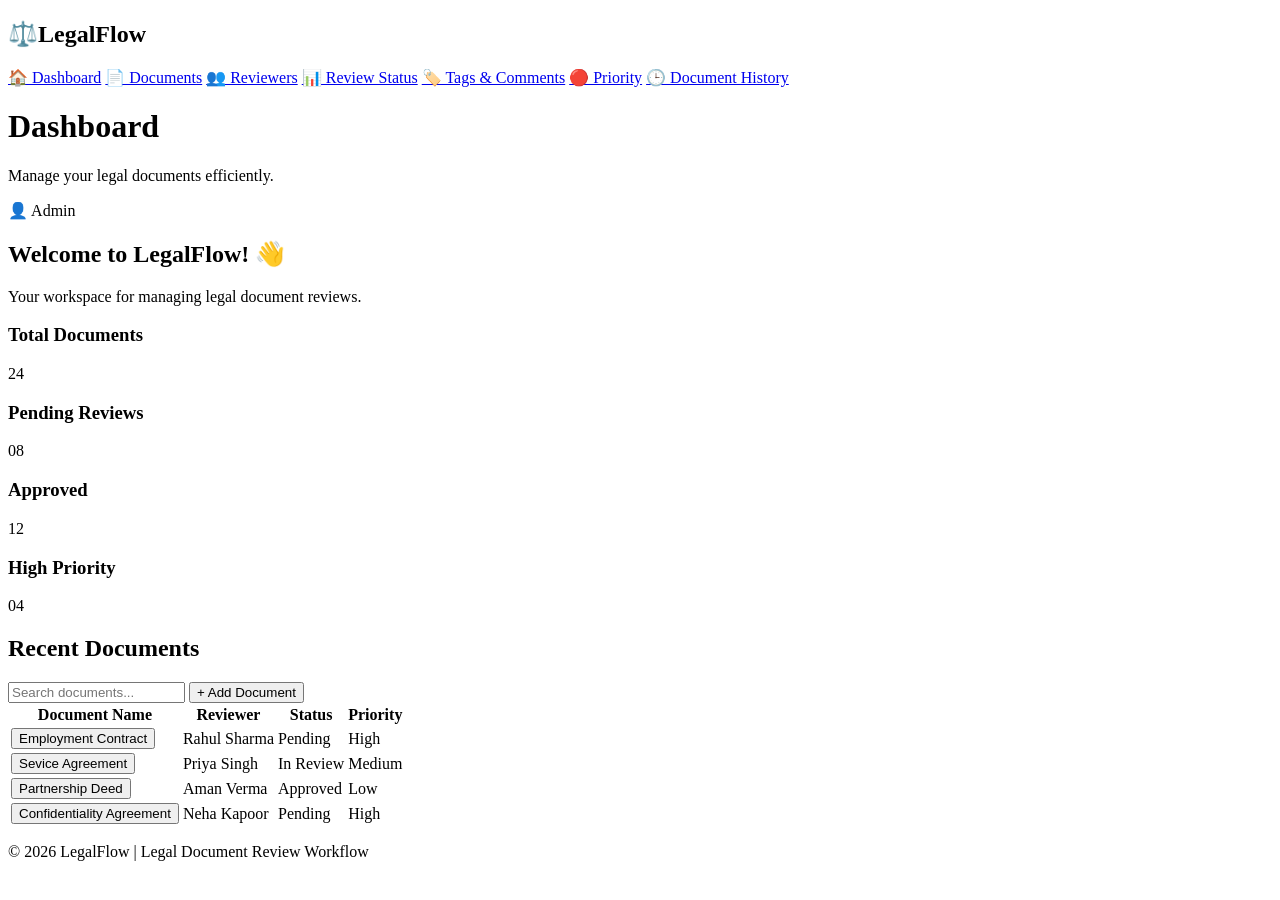
==== index.html @ 5170cddd "Create index.html" ====
<!DOCTYPE html>
<html lang="en">
<head>
    <meta charset="UTF-8">
    <meta name="viewport" content="width=device-width, initial-scale=1.0">
    <title>LegalFlow | Document Review Workflow</title>
    <link rel="stylesheet" href="style.css">
</head>
<body>

    <div class="container">

        <!-- Sidebar -->
        <aside class="sidebar">
            <h1>⚖️LegalFlow</h1>

            <nav>
                <a href="#" class="active">🏠 Dashboard</a>
                <a href="#documents">📄 Documents</a>
                <a href="#reviewers">👥 Reviewers</a>
                <a href="#status">📊 Review Status</a>
                <a href="#tags">🏷️ Tags & Comments</a>
                <a href="#priority">🔴 Priority</a>
                <a href="#history">🕒 Document History</a>
            </nav>
        </aside>

        <!-- Main Content -->
        <main class="main-content">

            <header class="topbar">
                <div>
                    <h1>Dashboard</h1>
                    <p>Manage your legal documents efficiently.</p>
                </div>

                <div class="profile">
                    👤 Admin
                </div>
            </header>

            <!-- Welcome Section -->
            <section class="welcome">
                <h2>Welcome to LegalFlow! 👋</h2>
                <p>Your workspace for managing legal document reviews.</p>
            </section>

            <!-- Statistics Cards -->
            <section class="stats">

                <div class="card">
                    <h3>Total Documents</h3>
                    <p class="number" id="totalDocuments">24</p>
                </div>

                <div class="card">
                    <h3>Pending Reviews</h3>

                    <p class="number" id="pendingReviews">08</p>
                </div>

                <div class="card">     
                    <h3>Approved</h3>
                    <p class="number" id="approved">12</p>
                </div>

                <div class="card">
                    <h3>High Priority</h3>
                    <p class="number" id="highPriority">04</p>
                </div>

            </section>

            <!-- Documents Section -->
            <section class="documents" id="documents">

                <div class="section-heading">
                    <h2>Recent Documents</h2>
                    <input 
                    type="text" 
                    id="documentSearch"
                    placeholder="Search documents...">
                    <button id="addDocumentBtn"
                    type="button">
                + Add Document 
            </button>
                </div>

                <div class="table-container">
                    <table>
                        <thead>
                            <tr>
                                <th>Document Name</th>
                                <th>Reviewer</th>
                                <th>Status</th>
                                <th>Priority</th>
                            </tr>
                        </thead>

                        <tbody>
                            <tr>
                                <td><button type = "button" class="document-link" data-document = "Employment Contract"> Employment Contract</button> </td>
                                <td>Rahul Sharma</td>
                                <td><span class="status pending">Pending</span></td>
                                <td><span class="priority high">High</span></td>
                            </tr>

                            <tr>
                                <td><button type =" button" class="document-link" data-document ="Service Agreement">Sevice Agreement</button></td>
                                <td>Priya Singh</td>
                                <td><span class="status reviewing">In Review</span></td>
                                <td><span class="priority medium">Medium</span></td>
                            </tr>

                            <tr>
                                <td><button type =" button" class="document-link" data-document ="Partnership Deed">Partnership Deed</button></td>
                                <td>Aman Verma</td>
                                <td><span class="status approved">Approved</span></td>
                                <td><span class="priority low">Low</span></td>
                            </tr>

                            <tr>
                                <td><button type="button" class ="document-link" data-document ="Confidentiality Agreement">Confidentiality Agreement</button></td>
                                <td>Neha Kapoor</td>
                                <td><span class="status pending">Pending</span></td>
                                <td><span class="priority high">High</span></td>
                            </tr>
                        </tbody>
                    </table>
                </div>

            </section>

            <footer>
                <p>© 2026 LegalFlow | Legal Document Review Workflow</p>
            </footer>

        </main>

    </div>
<div class="document-form-container" hidden>

    <form id="documentForm" class="document-form">

        <h3>Add New Document</h3>

        <input
            type="text"
            id="documentName"
            placeholder="Document Name"
            required
        >

        <input
            type="text"
            id="reviewerName"
            placeholder="Reviewer Name"
            required
        >

        <select id="documentStatus">
            <option value="pending">Pending</option>
            <option value="reviewing">In Review</option>
            <option value="approved">Approved</option>
        </select>

        <select id="documentPriority">
            <option value="high">High</option>
            <option value="medium">Medium</option>
            <option value="low">Low</option>
        </select>

        <button type="submit">Save Document</button>

        <button type="button" id="cancelDocumentBtn">
            Cancel
        </button>

    </form>

</div>





<div class="document-modal" id="documentModal" hidden>
    <button class ="close-modal" id ="closeModal">&times;</button>
    <h2 id="modalTitle">Document Details</h2>
    <div class="detail-item">
        <strong>Reviewer:</strong>
        <span id="modalReviewer">Not assigned</span>
    </div>
<div class="detail-item">
    <strong>Status:</strong>
    <span id="modalStatus">Pending</span>
</div>

    <div class="detail-item">
        <strong>Priority:</strong>
        <span id="modalPriority">Medium</span>
    </div>

</div>


<script src="script.js"></script>
</body>
</html>
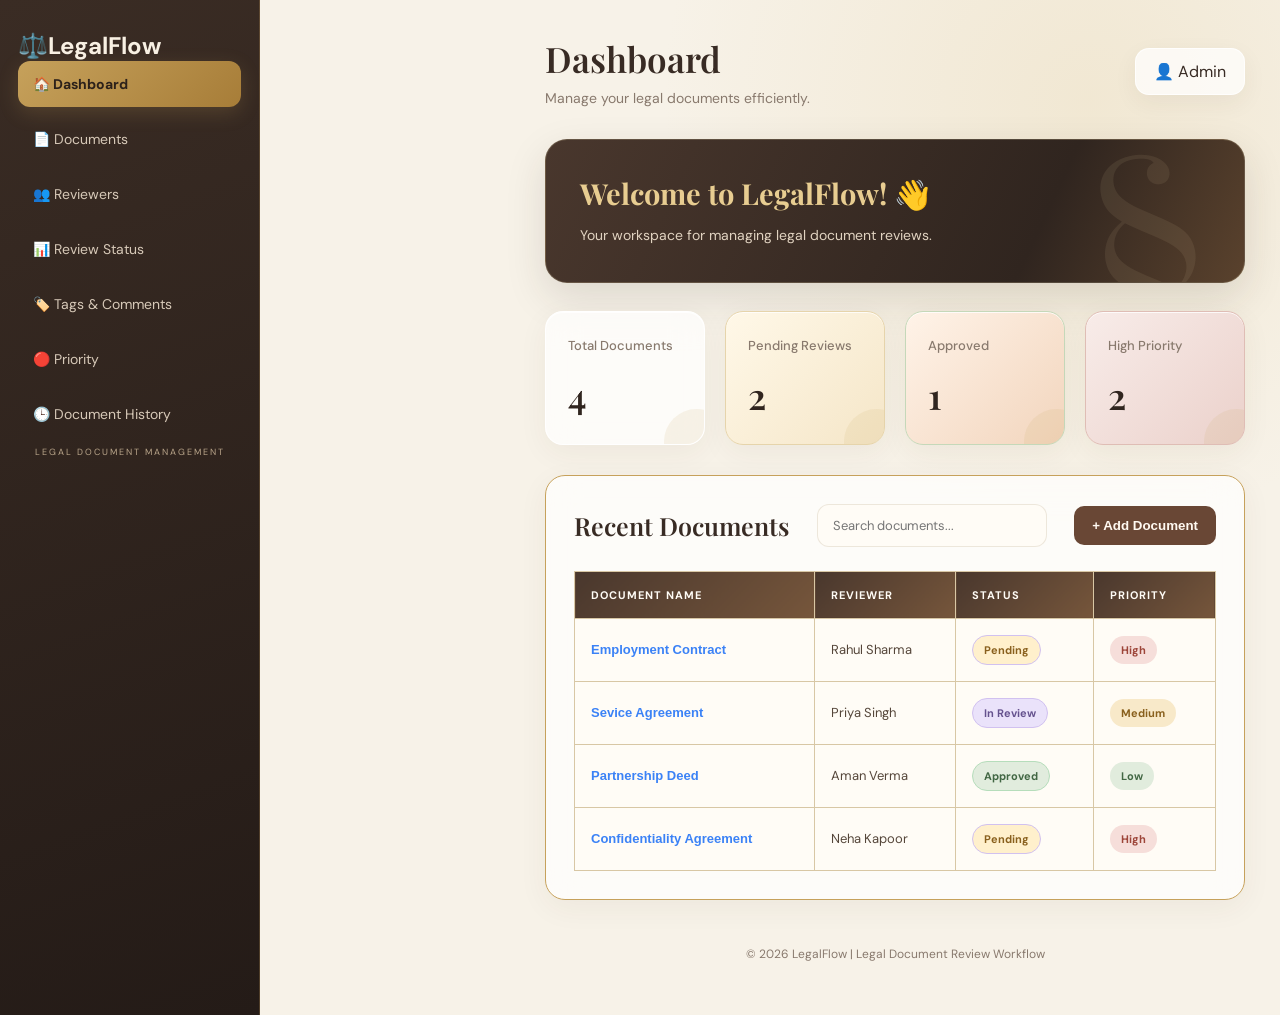
==== commit d2228f01: "Add files via upload" ====
--- a/index.html
+++ b/index.html
@@ -1,212 +1,212 @@
-
-<!DOCTYPE html>
-<html lang="en">
-<head>
-    <meta charset="UTF-8">
-    <meta name="viewport" content="width=device-width, initial-scale=1.0">
-    <title>LegalFlow | Document Review Workflow</title>
-    <link rel="stylesheet" href="style.css">
-</head>
-<body>
-
-    <div class="container">
-
-        <!-- Sidebar -->
-        <aside class="sidebar">
-            <h1>⚖️LegalFlow</h1>
-
-            <nav>
-                <a href="#" class="active">🏠 Dashboard</a>
-                <a href="#documents">📄 Documents</a>
-                <a href="#reviewers">👥 Reviewers</a>
-                <a href="#status">📊 Review Status</a>
-                <a href="#tags">🏷️ Tags & Comments</a>
-                <a href="#priority">🔴 Priority</a>
-                <a href="#history">🕒 Document History</a>
-            </nav>
-        </aside>
-
-        <!-- Main Content -->
-        <main class="main-content">
-
-            <header class="topbar">
-                <div>
-                    <h1>Dashboard</h1>
-                    <p>Manage your legal documents efficiently.</p>
-                </div>
-
-                <div class="profile">
-                    👤 Admin
-                </div>
-            </header>
-
-            <!-- Welcome Section -->
-            <section class="welcome">
-                <h2>Welcome to LegalFlow! 👋</h2>
-                <p>Your workspace for managing legal document reviews.</p>
-            </section>
-
-            <!-- Statistics Cards -->
-            <section class="stats">
-
-                <div class="card">
-                    <h3>Total Documents</h3>
-                    <p class="number" id="totalDocuments">24</p>
-                </div>
-
-                <div class="card">
-                    <h3>Pending Reviews</h3>
-
-                    <p class="number" id="pendingReviews">08</p>
-                </div>
-
-                <div class="card">     
-                    <h3>Approved</h3>
-                    <p class="number" id="approved">12</p>
-                </div>
-
-                <div class="card">
-                    <h3>High Priority</h3>
-                    <p class="number" id="highPriority">04</p>
-                </div>
-
-            </section>
-
-            <!-- Documents Section -->
-            <section class="documents" id="documents">
-
-                <div class="section-heading">
-                    <h2>Recent Documents</h2>
-                    <input 
-                    type="text" 
-                    id="documentSearch"
-                    placeholder="Search documents...">
-                    <button id="addDocumentBtn"
-                    type="button">
-                + Add Document 
-            </button>
-                </div>
-
-                <div class="table-container">
-                    <table>
-                        <thead>
-                            <tr>
-                                <th>Document Name</th>
-                                <th>Reviewer</th>
-                                <th>Status</th>
-                                <th>Priority</th>
-                            </tr>
-                        </thead>
-
-                        <tbody>
-                            <tr>
-                                <td><button type = "button" class="document-link" data-document = "Employment Contract"> Employment Contract</button> </td>
-                                <td>Rahul Sharma</td>
-                                <td><span class="status pending">Pending</span></td>
-                                <td><span class="priority high">High</span></td>
-                            </tr>
-
-                            <tr>
-                                <td><button type =" button" class="document-link" data-document ="Service Agreement">Sevice Agreement</button></td>
-                                <td>Priya Singh</td>
-                                <td><span class="status reviewing">In Review</span></td>
-                                <td><span class="priority medium">Medium</span></td>
-                            </tr>
-
-                            <tr>
-                                <td><button type =" button" class="document-link" data-document ="Partnership Deed">Partnership Deed</button></td>
-                                <td>Aman Verma</td>
-                                <td><span class="status approved">Approved</span></td>
-                                <td><span class="priority low">Low</span></td>
-                            </tr>
-
-                            <tr>
-                                <td><button type="button" class ="document-link" data-document ="Confidentiality Agreement">Confidentiality Agreement</button></td>
-                                <td>Neha Kapoor</td>
-                                <td><span class="status pending">Pending</span></td>
-                                <td><span class="priority high">High</span></td>
-                            </tr>
-                        </tbody>
-                    </table>
-                </div>
-
-            </section>
-
-            <footer>
-                <p>© 2026 LegalFlow | Legal Document Review Workflow</p>
-            </footer>
-
-        </main>
-
-    </div>
-<div class="document-form-container" hidden>
-
-    <form id="documentForm" class="document-form">
-
-        <h3>Add New Document</h3>
-
-        <input
-            type="text"
-            id="documentName"
-            placeholder="Document Name"
-            required
-        >
-
-        <input
-            type="text"
-            id="reviewerName"
-            placeholder="Reviewer Name"
-            required
-        >
-
-        <select id="documentStatus">
-            <option value="pending">Pending</option>
-            <option value="reviewing">In Review</option>
-            <option value="approved">Approved</option>
-        </select>
-
-        <select id="documentPriority">
-            <option value="high">High</option>
-            <option value="medium">Medium</option>
-            <option value="low">Low</option>
-        </select>
-
-        <button type="submit">Save Document</button>
-
-        <button type="button" id="cancelDocumentBtn">
-            Cancel
-        </button>
-
-    </form>
-
-</div>
-
-
-
-
-
-<div class="document-modal" id="documentModal" hidden>
-    <button class ="close-modal" id ="closeModal">&times;</button>
-    <h2 id="modalTitle">Document Details</h2>
-    <div class="detail-item">
-        <strong>Reviewer:</strong>
-        <span id="modalReviewer">Not assigned</span>
-    </div>
-<div class="detail-item">
-    <strong>Status:</strong>
-    <span id="modalStatus">Pending</span>
-</div>
-
-    <div class="detail-item">
-        <strong>Priority:</strong>
-        <span id="modalPriority">Medium</span>
-    </div>
-
-</div>
-
-
-<script src="script.js"></script>
-</body>
-</html>
-
-
+
+<!DOCTYPE html>
+<html lang="en">
+<head>
+    <meta charset="UTF-8">
+    <meta name="viewport" content="width=device-width, initial-scale=1.0">
+    <title>LegalFlow | Document Review Workflow</title>
+    <link rel="stylesheet" href="style.css">
+</head>
+<body>
+
+    <div class="container">
+
+        <!-- Sidebar -->
+        <aside class="sidebar">
+            <h1>⚖️LegalFlow</h1>
+
+            <nav>
+                <a href="#" class="active">🏠 Dashboard</a>
+                <a href="#documents">📄 Documents</a>
+                <a href="#reviewers">👥 Reviewers</a>
+                <a href="#status">📊 Review Status</a>
+                <a href="#tags">🏷️ Tags & Comments</a>
+                <a href="#priority">🔴 Priority</a>
+                <a href="#history">🕒 Document History</a>
+            </nav>
+        </aside>
+
+        <!-- Main Content -->
+        <main class="main-content">
+
+            <header class="topbar">
+                <div>
+                    <h1>Dashboard</h1>
+                    <p>Manage your legal documents efficiently.</p>
+                </div>
+
+                <div class="profile">
+                    👤 Admin
+                </div>
+            </header>
+
+            <!-- Welcome Section -->
+            <section class="welcome">
+                <h2>Welcome to LegalFlow! 👋</h2>
+                <p>Your workspace for managing legal document reviews.</p>
+            </section>
+
+            <!-- Statistics Cards -->
+            <section class="stats">
+
+                <div class="card">
+                    <h3>Total Documents</h3>
+                    <p class="number" id="totalDocuments">24</p>
+                </div>
+
+                <div class="card">
+                    <h3>Pending Reviews</h3>
+
+                    <p class="number" id="pendingReviews">08</p>
+                </div>
+
+                <div class="card">     
+                    <h3>Approved</h3>
+                    <p class="number" id="approved">12</p>
+                </div>
+
+                <div class="card">
+                    <h3>High Priority</h3>
+                    <p class="number" id="highPriority">04</p>
+                </div>
+
+            </section>
+
+            <!-- Documents Section -->
+            <section class="documents" id="documents">
+
+                <div class="section-heading">
+                    <h2>Recent Documents</h2>
+                    <input 
+                    type="text" 
+                    id="documentSearch"
+                    placeholder="Search documents...">
+                    <button id="addDocumentBtn"
+                    type="button">
+                + Add Document 
+            </button>
+                </div>
+
+                <div class="table-container">
+                    <table>
+                        <thead>
+                            <tr>
+                                <th>Document Name</th>
+                                <th>Reviewer</th>
+                                <th>Status</th>
+                                <th>Priority</th>
+                            </tr>
+                        </thead>
+
+                        <tbody>
+                            <tr>
+                                <td><button type = "button" class="document-link" data-document = "Employment Contract"> Employment Contract</button> </td>
+                                <td>Rahul Sharma</td>
+                                <td><span class="status pending">Pending</span></td>
+                                <td><span class="priority high">High</span></td>
+                            </tr>
+
+                            <tr>
+                                <td><button type =" button" class="document-link" data-document ="Service Agreement">Sevice Agreement</button></td>
+                                <td>Priya Singh</td>
+                                <td><span class="status reviewing">In Review</span></td>
+                                <td><span class="priority medium">Medium</span></td>
+                            </tr>
+
+                            <tr>
+                                <td><button type =" button" class="document-link" data-document ="Partnership Deed">Partnership Deed</button></td>
+                                <td>Aman Verma</td>
+                                <td><span class="status approved">Approved</span></td>
+                                <td><span class="priority low">Low</span></td>
+                            </tr>
+
+                            <tr>
+                                <td><button type="button" class ="document-link" data-document ="Confidentiality Agreement">Confidentiality Agreement</button></td>
+                                <td>Neha Kapoor</td>
+                                <td><span class="status pending">Pending</span></td>
+                                <td><span class="priority high">High</span></td>
+                            </tr>
+                        </tbody>
+                    </table>
+                </div>
+
+            </section>
+
+            <footer>
+                <p>© 2026 LegalFlow | Legal Document Review Workflow</p>
+            </footer>
+
+        </main>
+
+    </div>
+<div class="document-form-container" hidden>
+
+    <form id="documentForm" class="document-form">
+
+        <h3>Add New Document</h3>
+
+        <input
+            type="text"
+            id="documentName"
+            placeholder="Document Name"
+            required
+        >
+
+        <input
+            type="text"
+            id="reviewerName"
+            placeholder="Reviewer Name"
+            required
+        >
+
+        <select id="documentStatus">
+            <option value="pending">Pending</option>
+            <option value="reviewing">In Review</option>
+            <option value="approved">Approved</option>
+        </select>
+
+        <select id="documentPriority">
+            <option value="high">High</option>
+            <option value="medium">Medium</option>
+            <option value="low">Low</option>
+        </select>
+
+        <button type="submit">Save Document</button>
+
+        <button type="button" id="cancelDocumentBtn">
+            Cancel
+        </button>
+
+    </form>
+
+</div>
+
+
+
+
+
+<div class="document-modal" id="documentModal" hidden>
+    <button class ="close-modal" id ="closeModal">&times;</button>
+    <h2 id="modalTitle">Document Details</h2>
+    <div class="detail-item">
+        <strong>Reviewer:</strong>
+        <span id="modalReviewer">Not assigned</span>
+    </div>
+<div class="detail-item">
+    <strong>Status:</strong>
+    <span id="modalStatus">Pending</span>
+</div>
+
+    <div class="detail-item">
+        <strong>Priority:</strong>
+        <span id="modalPriority">Medium</span>
+    </div>
+
+</div>
+
+
+<script src="script.js"></script>
+</body>
+</html>
+
+
--- a/style.css
+++ b/style.css
@@ -0,0 +1,1045 @@
+/* ==================================
+   LEGALFLOW — LUXURY DESIGN
+   Cream • Chocolate • Champagne Gold
+================================== */
+
+@import url('https://fonts.googleapis.com/css2?family=DM+Sans:wght@400;500;600;700&family=Playfair+Display:wght@500;600;700&display=swap');
+
+:root {
+    --ivory: #F7F2E8;
+    --cream: #FFFCF6;
+    --chocolate: #30251F;
+    --brown: #49372D;
+    --gold: #C6A15B;
+    --gold-light: #E6D4AB;
+    --text: #382B24;
+    --muted: #88796D;
+    --glass: rgba(255, 255, 255, 0.72);
+    --border: rgba(126, 97, 61, 0.14);
+}
+
+* {
+    margin: 0;
+    padding: 0;
+    box-sizing: border-box;
+}
+
+body {
+    font-family: 'DM Sans', sans-serif;
+    color: var(--text);
+    background:
+        radial-gradient(
+            circle at 85% 10%,
+            rgba(230, 212, 171, 0.35),
+            transparent 30%
+        ),
+        var(--ivory);
+    min-height: 100vh;
+}
+
+.container {
+    display: flex;
+    min-height: 100vh;
+}
+
+/* SIDEBAR */
+
+.sidebar {
+    width: 255px;
+    flex-shrink: 0;
+    padding: 30px 18px;
+    color: #F8F0E3;
+    background:
+        linear-gradient(
+            160deg,
+            #3A2C24,
+            #241B17
+        );
+    border-right: 1px solid rgba(198, 161, 91, 0.25);
+}
+
+.sidebar h2 {
+    font-family: 'Playfair Display', serif;
+    font-size: 27px;
+    text-align: center;
+    margin-bottom: 12px;
+    color: #E5C786;
+    letter-spacing: 0.5px;
+}
+
+.sidebar::after {
+    content: "LEGAL DOCUMENT MANAGEMENT";
+    display: block;
+    text-align: center;
+    font-size: 9px;
+    letter-spacing: 2px;
+    color: #B9A58A;
+    margin-bottom: 42px;
+}
+
+.sidebar nav a {
+    display: block;
+    text-decoration: none;
+    color: #D7C9B8;
+    padding: 14px 15px;
+    margin-bottom: 9px;
+    border-radius: 12px;
+    font-size: 14px;
+    transition:
+        background 0.3s ease,
+        color 0.3s ease,
+        transform 0.3s ease;
+}
+
+.sidebar nav a:hover {
+    background: rgba(230, 212, 171, 0.12);
+    color: #F5D99C;
+    transform: translateX(4px);
+}
+
+.sidebar nav a.active {
+    background: linear-gradient(
+        135deg,
+        #C6A15B,
+        #A77D38
+    );
+    color: #2C211A;
+    font-weight: 700;
+    box-shadow: 0 6px 20px rgba(198, 161, 91, 0.2);
+}
+
+/* MAIN CONTENT */
+
+.main-content {
+    flex: 1;
+    min-width: 0;
+    padding: 35px;
+    min-height: 100vh;
+}
+
+.topbar {
+    display: flex;
+    align-items: center;
+    justify-content: space-between;
+    gap: 20px;
+    margin-bottom: 32px;
+    animation: fadeUp 0.7s ease both;
+}
+
+.topbar h1 {
+    font-family: 'Playfair Display', serif;
+    font-size: 35px;
+    font-weight: 600;
+    margin-bottom: 7px;
+}
+
+.topbar p {
+    color: var(--muted);
+    font-size: 14px;
+}
+
+.profile {
+    background: var(--glass);
+    border: 1px solid rgba(255, 255, 255, 0.8);
+    padding: 12px 18px;
+    border-radius: 14px;
+    box-shadow: 0 8px 25px rgba(67, 47, 30, 0.06);
+    backdrop-filter: blur(14px);
+    -webkit-backdrop-filter: blur(14px);
+}
+
+/* WELCOME BANNER */
+
+.welcome {
+    position: relative;
+    overflow: hidden;
+    padding: 34px;
+    margin-bottom: 28px;
+    border-radius: 22px;
+    color: #FFF9ED;
+    background: linear-gradient(
+        115deg,
+        #49372D,
+        #30251F 70%,
+        #5A422D
+    );
+    border: 1px solid rgba(230, 212, 171, 0.2);
+    box-shadow: 0 15px 40px rgba(48, 37, 31, 0.13);
+    animation: fadeUp 0.8s ease both;
+}
+
+.welcome::after {
+    content: "§";
+    position: absolute;
+    right: 45px;
+    top: -48px;
+    font-family: 'Playfair Display', serif;
+    font-size: 210px;
+    color: rgba(230, 212, 171, 0.09);
+    transform: rotate(-12deg);
+    pointer-events: none;
+}
+
+.welcome h2 {
+    font-family: 'Playfair Display', serif;
+    font-size: 29px;
+    margin-bottom: 12px;
+    color: #E8CD91;
+}
+
+.welcome p {
+    color: #E1D3C1;
+    font-size: 14px;
+    line-height: 1.7;
+}
+
+/* STATISTICS */
+
+.stats {
+    display: grid;
+    grid-template-columns: repeat(4, minmax(0, 1fr));
+    gap: 20px;
+    margin-bottom: 30px;
+}
+
+.card {
+    position: relative;
+    overflow: hidden;
+    padding: 25px 22px;
+    border-radius: 18px;
+    background: var(--glass);
+    border: 1px solid rgba(255, 255, 255, 0.9);
+    box-shadow:
+        0 8px 30px rgba(67, 47, 30, 0.055),
+        inset 0 1px 0 rgba(255, 255, 255, 0.8);
+    backdrop-filter: blur(16px);
+    -webkit-backdrop-filter: blur(16px);
+    transition:
+        transform 0.3s ease,
+        box-shadow 0.3s ease,
+        border-color 0.3s ease;
+    animation: fadeUp 0.8s ease both;
+}
+
+.card:nth-child(2) {
+    background: linear-gradient(135deg,#FFF8E8,#F5E6C8);
+    border-color: #E6D4AB;
+    animation-delay: 0.1s;
+}
+
+.card:nth-child(3) {
+    background: linear-gradient(135deg,#FFF3E8,#F2D5BD);
+    border-color: #C5D8B9;
+    animation-delay: 0.2s;
+}
+
+.card:nth-child(4) {
+    background: linear-gradient(135deg,#F8ECE9,#EBD1CB);
+    border-color: #DFBDB5;
+    animation-delay: 0.3s;
+}
+
+.card:hover {
+    transform: translateY(-6px);
+    border-color: var(--gold-light);
+    box-shadow: 0 16px 35px rgba(67, 47, 30, 0.1);
+}
+
+.card h3 {
+    color: var(--muted);
+    font-size: 13px;
+    font-weight: 500;
+    margin-bottom: 17px;
+}
+
+.number {
+    font-family: 'Playfair Display', serif;
+    font-size: 36px;
+    color: var(--chocolate);
+    font-weight: 600;
+}
+
+.card::after {
+    content: "";
+    position: absolute;
+    width: 65px;
+    height: 65px;
+    right: -25px;
+    bottom: -30px;
+    border-radius: 50%;
+    background: rgba(198, 161, 91, 0.12);
+}
+
+/* DOCUMENT SECTION */
+
+.documents {
+    padding: 28px;
+    border-radius: 20px;
+    background: var(--glass);
+    border: 1px solid rgba(255, 255, 255, 0.9);
+    box-shadow: 0 8px 30px rgba(67, 47, 30, 0.055);
+    backdrop-filter: blur(16px);
+    -webkit-backdrop-filter: blur(16px);
+    animation: fadeUp 1s ease both;
+}
+
+.section-heading {
+    display: flex;
+    align-items: center;
+    justify-content: space-between;
+    gap: 15px;
+    margin-bottom: 24px;
+}
+
+.section-heading h2 {
+    font-family: 'Playfair Display', serif;
+    font-size: 25px;
+    font-weight: 600;
+}
+
+.section-heading input {
+    width: 230px;
+    max-width: 100%;
+    padding: 12px 15px;
+    font-family: inherit;
+    font-size: 13px;
+    color: var(--text);
+    background: #FFFCF6;
+    border: 1px solid var(--border);
+    border-radius: 12px;
+    outline: none;
+    transition: border-color 0.3s, box-shadow 0.3s;
+}
+
+.section-heading input:focus {
+    border-color: var(--gold);
+    box-shadow: 0 0 0 4px rgba(198, 161, 91, 0.12);
+}
+
+/* TABLE */
+
+.table-container {
+    overflow-x: auto;
+}
+
+table {
+    width: 100%;
+    border-collapse: collapse;
+    min-width: 600px;
+}
+
+th,
+td {
+    padding: 17px 14px;
+    text-align: left;
+    border-bottom: 1px solid rgba(126, 97, 61, 0.1);
+}
+
+th {
+    color: #0ae0e7;
+    background:linear-gradient(135deg,#49372D,#76563b) rgba(230, 212, 171, 0.18);
+    font-size: 11px;
+    font-weight: 700;
+    letter-spacing: 1px;
+    text-transform: uppercase;
+}
+
+td {
+    font-size: 13px;
+    color: #55463A;
+}
+
+tbody tr {
+    background: #F5EBDD;
+    transition: background 0.25s ease;
+}
+
+tbody tr:hover {
+    background: rgba(230, 212, 171, 0.16);
+}
+
+/* STATUS AND PRIORITY */
+
+.status,
+.priority {
+    display: inline-block;
+    padding: 7px 11px;
+    border-radius: 30px;
+    font-size: 11px;
+    font-weight: 700;
+    white-space: nowrap;
+}
+
+.pending {
+    background: #FFF0CC;
+    color: #89601D;
+    border: 1px solid #D1C1F0;
+}
+
+.reviewing {
+    background: #EAE2FA;
+    color: #65528E;
+    border: 1px solid #D1C1F0;
+}
+
+.approved {
+    background: #E1ECDD;
+    color: #426744;
+    border: 1px solid #B6DDBB;
+}
+
+.high {
+    background: #F6DEDA;
+    color: #9D4539;
+}
+
+.medium {
+    background: #F8E9C9;
+    color: #89601D;
+}
+
+.low {
+    background: #E1ECDD;
+    color: #426744;
+}
+
+/* FOOTER */
+
+footer {
+    text-align: center;
+    color: var(--muted);
+    margin-top: 28px;
+    padding: 18px;
+    font-size: 12px;
+}
+
+/* ENTRANCE ANIMATION */
+
+@keyframes fadeUp {
+    from {
+        opacity: 0;
+        transform: translateY(15px);
+    }
+
+    to {
+        opacity: 1;
+        transform: translateY(0);
+    }
+}
+
+/* RESPONSIVE DESIGN */
+
+@media (max-width: 1100px) {
+    .stats {
+        grid-template-columns: repeat(2, minmax(0, 1fr));
+    }
+
+    .main-content {
+        padding: 25px;
+    }
+}
+
+@media (max-width: 700px) {
+    .container {
+        flex-direction: column;
+    }
+
+    .sidebar {
+        width: 100%;
+        padding: 22px 15px;
+    }
+
+    .sidebar::after {
+        margin-bottom: 20px;
+    }
+
+    .sidebar nav {
+        display: grid;
+        grid-template-columns: repeat(2, minmax(0, 1fr));
+        gap: 5px;
+    }
+
+    .sidebar nav a {
+        margin-bottom: 0;
+        padding: 12px 9px;
+        font-size: 12px;
+    }
+
+    .main-content {
+        padding: 18px;
+    }
+
+    .topbar {
+        align-items: flex-start;
+    }
+
+    .topbar h1 {
+        font-size: 27px;
+    }
+
+    .welcome {
+        padding: 25px;
+    }
+
+    .welcome h2 {
+        font-size: 24px;
+    }
+
+    .stats {
+        gap: 12px;
+    }
+
+    .card {
+        padding: 18px;
+    }
+
+    .number {
+        font-size: 30px;
+    }
+
+    .documents {
+        padding: 18px;
+    }
+
+    .section-heading {
+        align-items: flex-start;
+        flex-direction: column;
+    }
+
+    .section-heading input {
+        width: 100%;
+    }
+}
+
+@media (prefers-reduced-motion: reduce) {
+    *,
+    *::before,
+    *::after {
+        animation: none !important;
+        transition: none !important;
+        scroll-behavior: auto !important;
+    }
+}
+/* Add Document Form */
+
+.document-actions {
+    display: flex;
+    align-items: center;
+    gap: 12px;
+    flex-wrap: wrap;
+}
+
+#addDocumentBtn {
+    background: #694735;
+    color: #FFF9F1;
+    border: none;
+    padding: 12px 18px;
+    border-radius: 10px;
+    cursor: pointer;
+    font-weight: 600;
+    transition: 0.3s;
+}
+
+#addDocumentBtn:hover {
+    background: #8B6248;
+}
+
+.document-form {
+    background: #FFFCF6;
+    border: 1px solid #E8D8C3;
+    border-radius: 14px;
+    padding: 22px;
+    margin: 20px 0;
+    box-shadow: 0 5px 18px rgba(80, 50, 30, 0.08);
+}
+
+.document-form h3 {
+    margin-bottom: 16px;
+    color: #59382B;
+}
+
+.document-form input,
+.document-form select {
+    width: 100%;
+    padding: 12px;
+    margin-bottom: 12px;
+    border: 1px solid #DDCBB5;
+    border-radius: 8px;
+    background: white;
+    font: inherit;
+}
+
+.document-form button {
+    padding: 10px 16px;
+    margin: 4px 6px 0 0;
+    border: none;
+    border-radius: 8px;
+    cursor: pointer;
+    font-weight: 600;
+}
+
+.document-form button[type="submit"] {
+    background: #694735;
+    color: white;
+}
+
+#cancelDocumentBtn {
+    background: #F0E5D8;
+    color: #59382B;
+}
+
+.document-form[hidden] {
+    display: none;
+}
+}
+/* Add Document Form */
+
+.document-actions {
+    display: flex;
+    align-items: center;
+    gap: 12px;
+    flex-wrap: wrap;
+}
+
+#addDocumentBtn {
+    background: #694735;
+    color: #FFF9F1;
+    border: none;
+    padding: 12px 18px;
+    border-radius: 10px;
+    cursor: pointer;
+    font-weight: 600;
+    transition: 0.3s;
+}
+
+#addDocumentBtn:hover {
+    background: #8B6248;
+}
+
+.document-form {
+    background: #FFFCF6;
+    border: 1px solid #E8D8C3;
+    border-radius: 14px;
+    padding: 22px;
+    margin: 20px 0;
+    box-shadow: 0 5px 18px rgba(80, 50, 30, 0.08);
+}
+
+.document-form h3 {
+    margin-bottom: 16px;
+    color: #59382B;
+}
+
+.document-form input,
+.document-form select {
+    width: 100%;
+    padding: 12px;
+    margin-bottom: 12px;
+    border: 1px solid #DDCBB5;
+    border-radius: 8px;
+    background: white;
+    font: inherit;
+}
+
+.document-form button {
+    padding: 10px 16px;
+    margin: 4px 6px 0 0;
+    border: none;
+    border-radius: 8px;
+    cursor: pointer;
+    font-weight: 600;
+}
+
+.document-form button[type="submit"] {
+    background: #694735;
+    color: white;
+}
+
+#cancelDocumentBtn {
+    background: #F0E5D8;
+    color: #59382B;
+}
+
+.document-form[hidden] {
+    display: none;
+}
+.document-link {
+    background: transparent;
+    border: none;
+    color: #3B82F6;
+    font-size: inherit;
+    font-weight: 600;
+    cursor: pointer;
+    padding: 0;
+    text-align: left;
+    transition: color 0.3s ease;
+}
+
+.document-link:hover {
+    color: #1D4ED8;
+    text-decoration: underline;
+}
+.document-modal{
+    position:fixed;
+    align-items: center;
+    inset: 0;
+    background: rgba(35,25,20,0.55);
+    backdrop-filter: blur(5px);
+    display: flex;
+    justify-content: center;
+    z-index: 1000;
+    padding: 20px;
+}
+.document-modal[hidden]{
+    display: none;
+}
+.modal-content {
+background: #F7F1E8;
+width: 100%;
+max-width: 450px;
+padding: 32px;
+border-radius: 18px;
+border: 1px solid #D8C3A5;
+box-shadow: 0 20px 60px rgba(0, 0, 0, 0.2);
+position: relative;
+animation: modalAppear 0.3s ease;
+}
+.modal-content h2 {
+color: #49352A;
+font-family: 'Playfair Display', serif;
+font-size: 26px;
+margin: 0 0 25px;
+}
+
+.close-modal {
+position: absolute;
+top: 15px;
+right: 18px;
+border: none;
+background: transparent;
+color: #49352A;
+font-size: 28px;
+cursor: pointer;
+transition: color 0.3s ease;
+}
+
+
+
+.detail-item {
+display: flex;
+justify-content: space-between;
+align-items: center;
+gap: 15px;
+padding: 15px 0;
+border-bottom: 1px solid #E1D5C5;
+color: #49352A;
+}
+
+.detail-item strong {
+font-weight: 600;
+}
+
+.detail-item span {
+color: #3B82F6;
+font-weight: 600;
+text-align: right;
+}
+
+@keyframes modalAppear {
+from {
+opacity: 0;
+transform: translateY(12px) scale(0.97);
+}
+
+to {
+    opacity: 1;
+    transform: translateY(0) scale(1);
+}
+
+}
+/* Add Document Form */
+
+#documentForm {
+    display: flex;
+    flex-direction: column;
+    gap: 16px;
+    width: 100%;
+    max-width: 480px;
+    padding: 30px;
+    box-sizing: border-box;
+}
+
+#documentForm h2 {
+    text-align: center;
+    margin-bottom: 0;
+}
+
+.form-subtitle {
+    text-align: center;
+    color: #777;
+    margin-top: -8px;
+}
+
+.form-group {
+    display: flex;
+    flex-direction: column;
+    gap: 8px;
+}
+
+.form-group label {
+    font-weight: 600;
+}
+
+.form-group input,
+.form-group select {
+    width: 100%;
+    padding: 12px;
+    border: 1px solid #ccd6e5;
+    border-radius: 8px;
+    box-sizing: border-box;
+    font-size: 14px;
+}
+
+.form-group input:focus,
+.form-group select:focus {
+    outline: none;
+    border-color: #3978c5;
+}
+
+.form-buttons {
+    display: flex;
+    flex-direction: column;
+    gap: 10px;
+}
+
+.form-buttons button {
+    padding: 12px;
+    border-radius: 8px;
+    cursor: pointer;
+}
+
+/* Main Content */
+.main-content{
+    margin-left: 250px;
+    padding-35px;
+    background:#f8f5ef
+    min-height 100vh;
+    font-family:'DM Sans',sans-serif;
+}
+
+/* Page Header */
+.page-header {
+display: flex;
+justify-content: space-between;
+align-items: center;
+margin-bottom: 35px;
+}
+
+.page-header h1 {
+font-family: 'Playfair Display', serif;
+color: #4b3028;
+font-size: 32px;
+margin-bottom: 8px;
+}
+
+.page-header p {
+color: #8b7770;
+font-size: 14px;
+}
+
+/* Add Reviewer Button */
+.add-btn {
+background: #b89463;
+color: white;
+border: none;
+padding: 12px 22px;
+border-radius: 8px;
+cursor: pointer;
+font-size: 14px;
+transition: 0.3s;
+}
+
+.add-btn {
+background: #8d6847;
+transform: translateY(-2px);
+}
+
+/* Summary Cards */
+.stats-container {
+display: grid;
+grid-template-columns: repeat(3, 1fr);
+gap: 22px;
+margin-bottom: 40px;
+}
+
+.stat-card {
+background: #fffdfa;
+padding: 25px;
+border-radius: 14px;
+border: 1px solid #eee3d5;
+box-shadow: 0 4px 12px rgba(75, 48, 40, 0.05);
+}
+
+.stat-card h3 {
+color: #927d70;
+font-size: 14px;
+font-weight: 500;
+margin-bottom: 15px;
+}
+
+.stat-card h2 {
+color: #4b3028;
+font-size: 30px;
+font-family: 'Playfair Display', serif;
+}
+
+/* Reviewer Section */
+.reviewer-section h2 {
+color: #4b3028;
+font-family: 'Playfair Display', serif;
+font-size: 24px;
+margin-bottom: 22px;
+}
+
+/* Reviewer Container */
+.reviewer-container {
+display: grid;
+grid-template-columns: repeat(3, 1fr);
+gap: 22px;
+}
+
+/* Reviewer Cards */
+.reviewer-card {
+background: #fffdfa;
+padding: 25px;
+border-radius: 15px;
+border: 1px solid #eee3d5;
+box-shadow: 0 5px 15px rgba(75, 48, 40, 0.06);
+transition: 0.3s;
+}
+
+.reviewer-card {
+transform: translateY(-5px);
+box-shadow: 0 8px 20px rgba(75, 48, 40, 0.12);
+}
+
+.reviewer-card h3 {
+color: #4b3028;
+font-size: 18px;
+margin-bottom: 8px;
+}
+
+.reviewer-card p {
+color: #927d70;
+font-size: 13px;
+margin-bottom: 10px;
+}
+
+/* Availability */
+.reviewer-card span {
+display: inline-block;
+background: #e5eee2;
+color: #55734d;
+padding: 6px 13px;
+border-radius: 20px;
+font-size: 12px;
+margin-top: 8px;
+}
+
+/* Responsive Design */
+@media (max-width: 1000px) {
+.reviewer-container {
+grid-template-columns: repeat(2, 1fr);
+}
+}
+
+@media (max-width: 700px) {
+.main-content {
+margin-left: 0;
+padding: 20px;
+}
+
+.stats-container,
+.reviewer-container {
+    grid-template-columns: 1fr;
+}
+
+.page-header {
+    flex-direction: column;
+
+    
+    align-items: flex-start;
+    gap: 15px;
+}
+
+}
+.reviewer-avatar{
+    width: 55px;
+    height: 55px;
+    border-radius: 50%;
+    background:#e9a6de;
+    color: #0a0706;
+    display: flex;
+    align-items:center;
+    justify-content:center;
+    font-size: 17px;
+    font-weight: 700;
+    margin-bottom: 18px;
+    border: 2px solid #13100c;
+    letter-spacing: 1px;
+
+}
+.sidebar ul {
+    list-style: none;
+    padding: 0;
+    margin: 0;
+}
+
+.sidebar li {
+    list-style: none;
+}
+@media (min-width: 768px) {
+    .container {
+        display: flex;
+        align-items: stretch;
+    }
+
+    .sidebar {
+        width: 260px;
+        min-width: 260px;
+    }
+
+    .main-content {
+        flex: 1;
+        min-width: 0;
+    }
+
+    .stats-container {
+        display: grid;
+        grid-template-columns: repeat(3, 1fr);
+        gap: 20px;
+    }
+}
+/* Table Borders */
+
+.documents {
+    width: 100%;
+    border-collapse: collapse;
+    border: 1px solid #C6A15B;
+}
+
+.documents th,
+.documents td {
+    border: 1px solid #D8C7A5;
+    padding: 16px;
+    text-align: left;
+}
+
+.documents th {
+    background-color: #49372D;
+    color: #FFFCF6;
+}
+
+.documents td {
+    background-color: #FFFCF6;
+}
